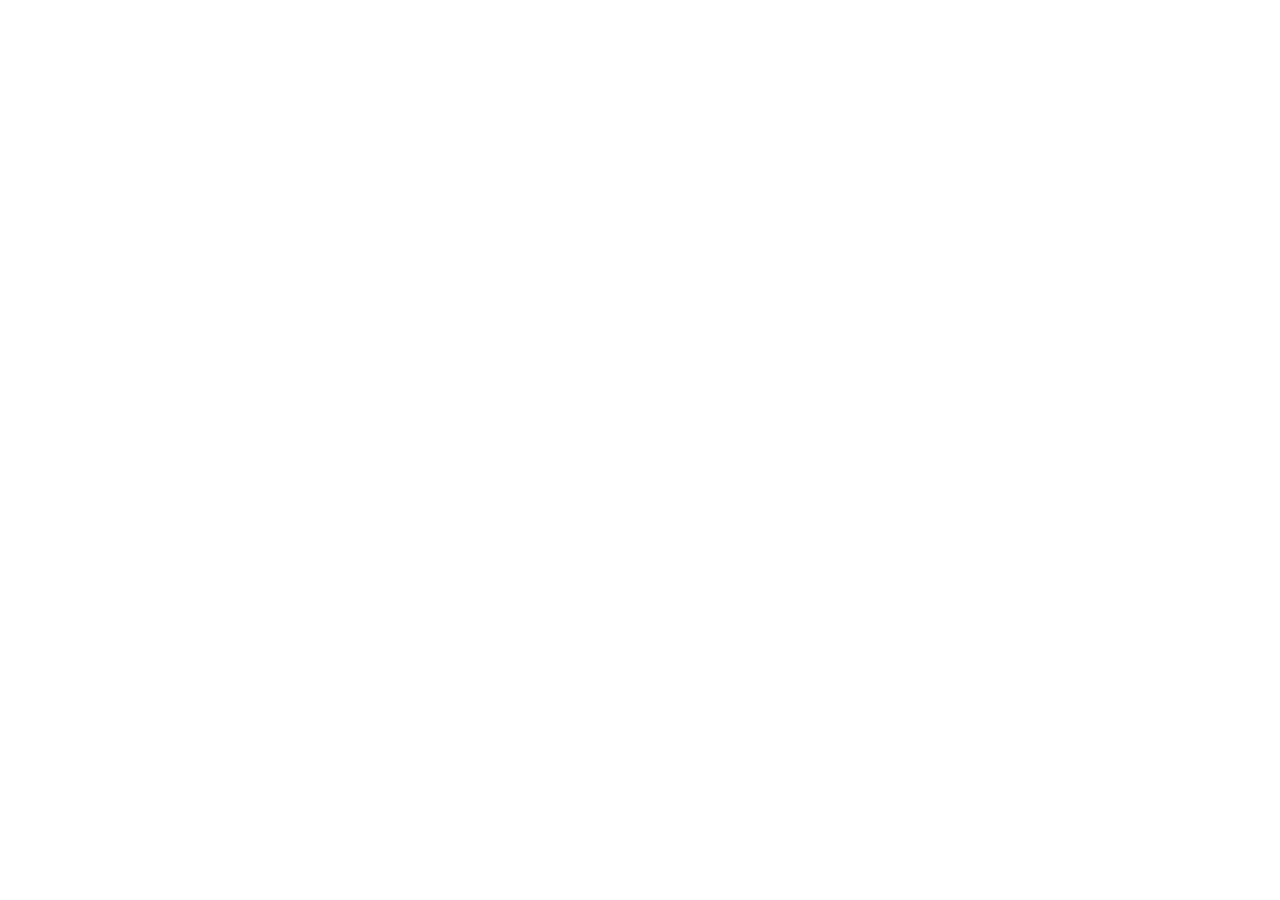
==== index.html @ 2eba8a68 "Add files via upload" ====
<!DOCTYPE html>
<html lang="en">
<head>
    <meta charset="UTF-8">
    <meta name="viewport" content="width=device-width, initial-scale=1.0">
    <title>Portfolio - Your Name</title>
    <script src="https://unpkg.com/react@18/umd/react.production.min.js"></script>
    <script src="https://unpkg.com/react-dom@18/umd/react-dom.production.min.js"></script>
    <script src="https://unpkg.com/@babel/standalone/babel.min.js"></script>
    <script src="https://cdn.tailwindcss.com"></script>
    <style>
        @import url('https://fonts.googleapis.com/css2?family=Inter:wght@300;400;500;600;700&display=swap');
        
        * {
            font-family: 'Inter', sans-serif;
        }
        
        .gradient-bg {
            background: linear-gradient(135deg, #667eea 0%, #764ba2 100%);
        }
        
        .glass-effect {
            background: rgba(255, 255, 255, 0.1);
            backdrop-filter: blur(10px);
            border: 1px solid rgba(255, 255, 255, 0.2);
        }
        
        .animate-fade-in {
            animation: fadeIn 0.6s ease-in;
        }
        
        @keyframes fadeIn {
            from { opacity: 0; transform: translateY(20px); }
            to { opacity: 1; transform: translateY(0); }
        }
        
        .hover-lift {
            transition: transform 0.3s ease, box-shadow 0.3s ease;
        }
        
        .hover-lift:hover {
            transform: translateY(-8px);
            box-shadow: 0 20px 40px rgba(0, 0, 0, 0.2);
        }
        
        .skill-bar {
            transition: width 1s ease-in-out;
        }
        
        html {
            scroll-behavior: smooth;
        }
    </style>
</head>
<body>
    <div id="root"></div>

    <script type="text/babel">
        const { useState, useEffect } = React;

        const Portfolio = () => {
            const [activeSection, setActiveSection] = useState('home');
            const [isMenuOpen, setIsMenuOpen] = useState(false);
            const [scrolled, setScrolled] = useState(false);

            useEffect(() => {
                const handleScroll = () => {
                    setScrolled(window.scrollY > 50);
                };
                window.addEventListener('scroll', handleScroll);
                return () => window.removeEventListener('scroll', handleScroll);
            }, []);

            const scrollToSection = (id) => {
                const element = document.getElementById(id);
                if (element) {
                    element.scrollIntoView({ behavior: 'smooth' });
                    setActiveSection(id);
                    setIsMenuOpen(false);
                }
            };

            const projects = [
                {
                    title: "E-Commerce Platform",
                    description: "Full-stack online shopping platform with payment integration",
                    tech: ["React", "Node.js", "MongoDB"],
                    color: "from-blue-500 to-cyan-500"
                },
                {
                    title: "Task Management App",
                    description: "Collaborative project management tool with real-time updates",
                    tech: ["Vue.js", "Firebase", "Tailwind"],
                    color: "from-purple-500 to-pink-500"
                },
                {
                    title: "AI Chatbot",
                    description: "Intelligent conversational AI with natural language processing",
                    tech: ["Python", "TensorFlow", "FastAPI"],
                    color: "from-green-500 to-teal-500"
                },
                {
                    title: "Weather Dashboard",
                    description: "Real-time weather tracking with beautiful visualizations",
                    tech: ["React", "Chart.js", "API Integration"],
                    color: "from-orange-500 to-red-500"
                }
            ];

            const skills = [
                { name: "JavaScript", level: 90 },
                { name: "React", level: 85 },
                { name: "Python", level: 80 },
                { name: "Node.js", level: 75 },
                { name: "CSS/Tailwind", level: 88 },
                { name: "SQL", level: 70 }
            ];

            return (
                <div className="min-h-screen bg-gray-50">
                    {/* Navigation */}
                    <nav className={`fixed w-full z-50 transition-all duration-300 ${scrolled ? 'bg-white shadow-lg' : 'bg-transparent'}`}>
                        <div className="max-w-6xl mx-auto px-4 py-4">
                            <div className="flex justify-between items-center">
                                <h1 className={`text-2xl font-bold ${scrolled ? 'text-gray-800' : 'text-white'}`}>
                                    Your Name
                                </h1>
                                
                                {/* Desktop Menu */}
                                <div className="hidden md:flex space-x-8">
                                    {['home', 'about', 'projects', 'skills', 'contact'].map((section) => (
                                        <button
                                            key={section}
                                            onClick={() => scrollToSection(section)}
                                            className={`capitalize font-medium transition-colors ${
                                                scrolled ? 'text-gray-700 hover:text-purple-600' : 'text-white hover:text-purple-300'
                                            }`}
                                        >
                                            {section}
                                        </button>
                                    ))}
                                </div>

                                {/* Mobile Menu Button */}
                                <button
                                    className="md:hidden text-white"
                                    onClick={() => setIsMenuOpen(!isMenuOpen)}
                                >
                                    <svg className="w-6 h-6" fill="none" stroke="currentColor" viewBox="0 0 24 24">
                                        <path strokeLinecap="round" strokeLinejoin="round" strokeWidth={2} d="M4 6h16M4 12h16M4 18h16" />
                                    </svg>
                                </button>
                            </div>

                            {/* Mobile Menu */}
                            {isMenuOpen && (
                                <div className="md:hidden mt-4 bg-white rounded-lg shadow-lg p-4">
                                    {['home', 'about', 'projects', 'skills', 'contact'].map((section) => (
                                        <button
                                            key={section}
                                            onClick={() => scrollToSection(section)}
                                            className="block w-full text-left py-2 px-4 capitalize text-gray-700 hover:bg-purple-50 rounded"
                                        >
                                            {section}
                                        </button>
                                    ))}
                                </div>
                            )}
                        </div>
                    </nav>

                    {/* Hero Section */}
                    <section id="home" className="gradient-bg min-h-screen flex items-center justify-center text-white px-4">
                        <div className="text-center animate-fade-in">
                            <div className="w-32 h-32 mx-auto mb-6 bg-white rounded-full flex items-center justify-center text-6xl shadow-2xl">
                                👨‍💻
                            </div>
                            <h2 className="text-5xl md:text-7xl font-bold mb-4">Hello, I'm Your Name</h2>
                            <p className="text-xl md:text-2xl mb-8 text-purple-100">Full Stack Developer & Creative Problem Solver</p>
                            <div className="flex flex-col sm:flex-row gap-4 justify-center">
                                <button
                                    onClick={() => scrollToSection('projects')}
                                    className="px-8 py-3 bg-white text-purple-600 rounded-full font-semibold hover:bg-purple-50 transition-all transform hover:scale-105"
                                >
                                    View My Work
                                </button>
                                <button
                                    onClick={() => scrollToSection('contact')}
                                    className="px-8 py-3 glass-effect rounded-full font-semibold hover:bg-white hover:bg-opacity-20 transition-all transform hover:scale-105"
                                >
                                    Get In Touch
                                </button>
                            </div>
                        </div>
                    </section>

                    {/* About Section */}
                    <section id="about" className="py-20 px-4 bg-white">
                        <div className="max-w-4xl mx-auto">
                            <h2 className="text-4xl font-bold text-center mb-12 text-gray-800">About Me</h2>
                            <div className="bg-gradient-to-r from-purple-50 to-pink-50 rounded-2xl p-8 shadow-lg">
                                <p className="text-lg text-gray-700 leading-relaxed mb-6">
                                    I'm a passionate developer with a love for creating elegant solutions to complex problems. 
                                    With expertise in modern web technologies, I build responsive and user-friendly applications 
                                    that make a difference.
                                </p>
                                <p className="text-lg text-gray-700 leading-relaxed">
                                    When I'm not coding, you can find me exploring new technologies, contributing to open-source 
                                    projects, or enjoying outdoor adventures. I believe in continuous learning and staying up-to-date 
                                    with the latest industry trends.
                                </p>
                            </div>
                        </div>
                    </section>

                    {/* Projects Section */}
                    <section id="projects" className="py-20 px-4 bg-gray-50">
                        <div className="max-w-6xl mx-auto">
                            <h2 className="text-4xl font-bold text-center mb-12 text-gray-800">Featured Projects</h2>
                            <div className="grid md:grid-cols-2 gap-8">
                                {projects.map((project, index) => (
                                    <div
                                        key={index}
                                        className="bg-white rounded-2xl overflow-hidden shadow-lg hover-lift"
                                    >
                                        <div className={`h-48 bg-gradient-to-r ${project.color} flex items-center justify-center text-white text-6xl`}>
                                            🚀
                                        </div>
                                        <div className="p-6">
                                            <h3 className="text-2xl font-bold mb-3 text-gray-800">{project.title}</h3>
                                            <p className="text-gray-600 mb-4">{project.description}</p>
                                            <div className="flex flex-wrap gap-2">
                                                {project.tech.map((tech, i) => (
                                                    <span
                                                        key={i}
                                                        className="px-3 py-1 bg-purple-100 text-purple-700 rounded-full text-sm font-medium"
                                                    >
                                                        {tech}
                                                    </span>
                                                ))}
                                            </div>
                                        </div>
                                    </div>
                                ))}
                            </div>
                        </div>
                    </section>

                    {/* Skills Section */}
                    <section id="skills" className="py-20 px-4 bg-white">
                        <div className="max-w-4xl mx-auto">
                            <h2 className="text-4xl font-bold text-center mb-12 text-gray-800">Skills & Expertise</h2>
                            <div className="space-y-6">
                                {skills.map((skill, index) => (
                                    <div key={index} className="animate-fade-in">
                                        <div className="flex justify-between mb-2">
                                            <span className="text-lg font-semibold text-gray-700">{skill.name}</span>
                                            <span className="text-lg font-semibold text-purple-600">{skill.level}%</span>
                                        </div>
                                        <div className="w-full bg-gray-200 rounded-full h-3 overflow-hidden">
                                            <div
                                                className="skill-bar h-full bg-gradient-to-r from-purple-500 to-pink-500 rounded-full"
                                                style={{ width: `${skill.level}%` }}
                                            ></div>
                                        </div>
                                    </div>
                                ))}
                            </div>
                        </div>
                    </section>

                    {/* Contact Section */}
                    <section id="contact" className="py-20 px-4 gradient-bg text-white">
                        <div className="max-w-4xl mx-auto text-center">
                            <h2 className="text-4xl font-bold mb-8">Let's Work Together</h2>
                            <p className="text-xl mb-12 text-purple-100">
                                Have a project in mind? I'd love to hear from you!
                            </p>
                            <div className="flex flex-col sm:flex-row gap-6 justify-center mb-12">
                                <a
                                    href="mailto:your.email@example.com"
                                    className="px-8 py-4 bg-white text-purple-600 rounded-full font-semibold hover:bg-purple-50 transition-all transform hover:scale-105 flex items-center justify-center gap-2"
                                >
                                    <span>📧</span>
                                    Email Me
                                </a>
                                <a
                                    href="https://linkedin.com/in/yourprofile"
                                    target="_blank"
                                    rel="noopener noreferrer"
                                    className="px-8 py-4 glass-effect rounded-full font-semibold hover:bg-white hover:bg-opacity-20 transition-all transform hover:scale-105 flex items-center justify-center gap-2"
                                >
                                    <span>💼</span>
                                    LinkedIn
                                </a>
                                <a
                                    href="https://github.com/yourusername"
                                    target="_blank"
                                    rel="noopener noreferrer"
                                    className="px-8 py-4 glass-effect rounded-full font-semibold hover:bg-white hover:bg-opacity-20 transition-all transform hover:scale-105 flex items-center justify-center gap-2"
                                >
                                    <span>💻</span>
                                    GitHub
                                </a>
                            </div>
                        </div>
                    </section>

                    {/* Footer */}
                    <footer className="bg-gray-900 text-white py-8 text-center">
                        <p className="text-gray-400">
                            © 2026 Your Name. Built with React & Tailwind CSS
                        </p>
                    </footer>
                </div>
            );
        };

        ReactDOM.render(<Portfolio />, document.getElementById('root'));
    </script>
</body>
</html>
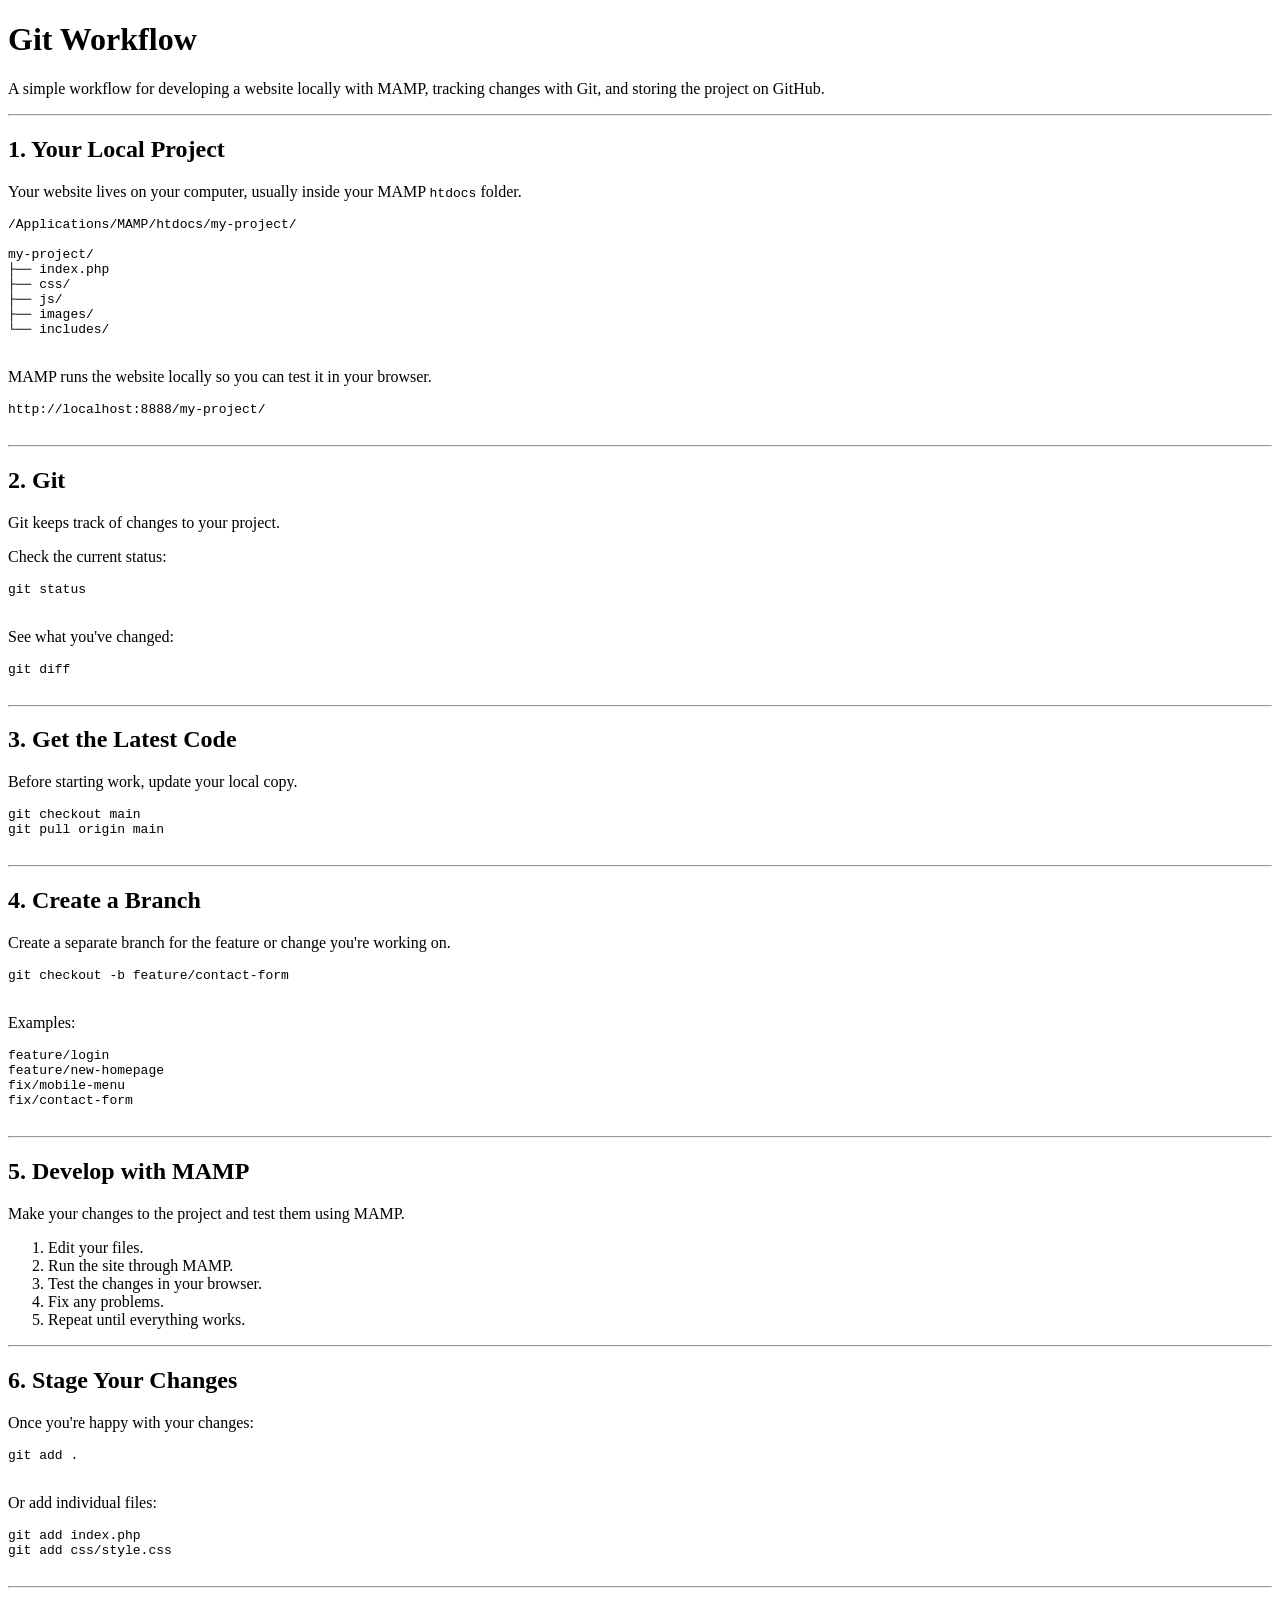
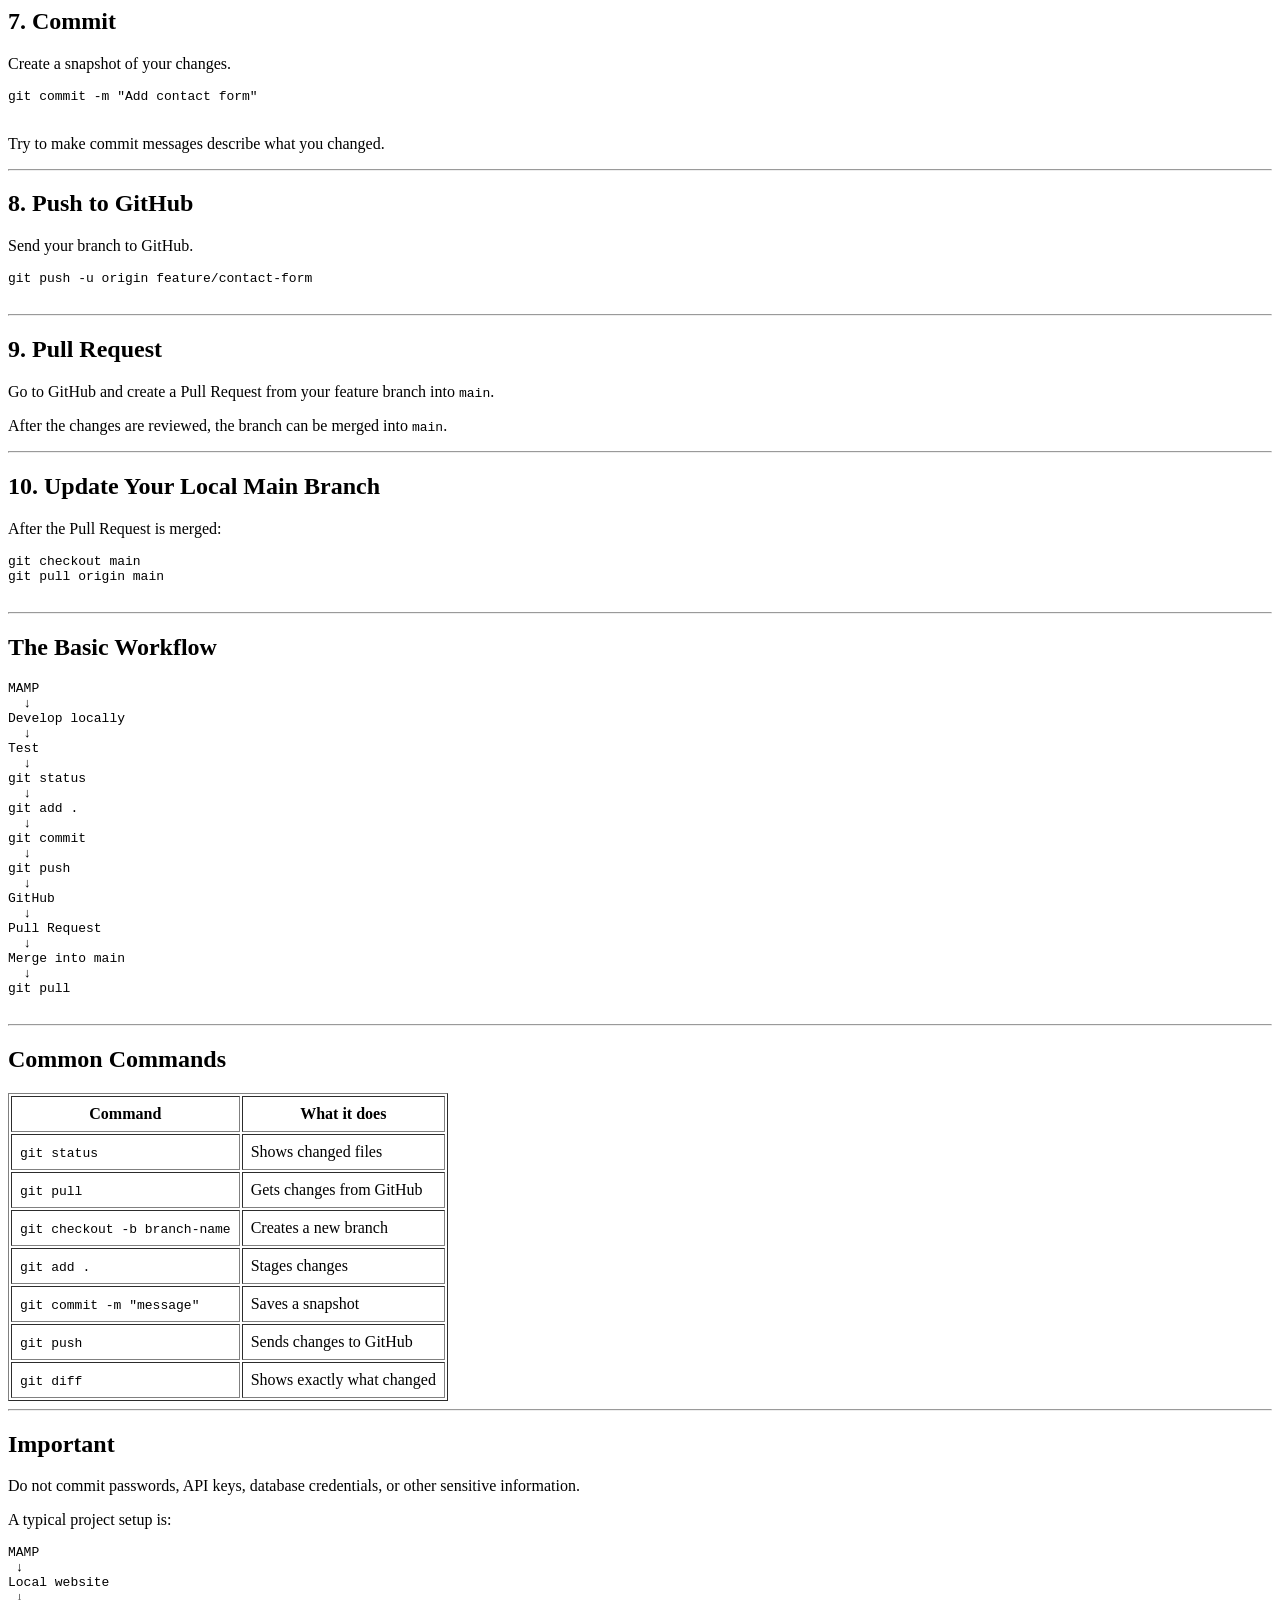
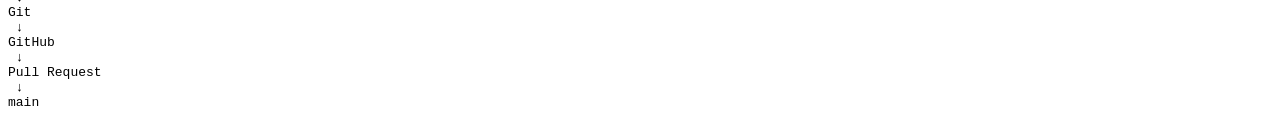
==== commit fd7036c8: "Revise index.html for Git workflow documentation Updated the portfolio page to focus on Git workflow" ====
--- a/index.html
+++ b/index.html
@@ -2,321 +2,292 @@
 <html lang="en">
 <head>
     <meta charset="UTF-8">
-    <meta name="viewport" content="width=device-width, initial-scale=1.0">
-    <title>Portfolio - Your Name</title>
-    <script src="https://unpkg.com/react@18/umd/react.production.min.js"></script>
-    <script src="https://unpkg.com/react-dom@18/umd/react-dom.production.min.js"></script>
-    <script src="https://unpkg.com/@babel/standalone/babel.min.js"></script>
-    <script src="https://cdn.tailwindcss.com"></script>
-    <style>
-        @import url('https://fonts.googleapis.com/css2?family=Inter:wght@300;400;500;600;700&display=swap');
-        
-        * {
-            font-family: 'Inter', sans-serif;
-        }
-        
-        .gradient-bg {
-            background: linear-gradient(135deg, #667eea 0%, #764ba2 100%);
-        }
-        
-        .glass-effect {
-            background: rgba(255, 255, 255, 0.1);
-            backdrop-filter: blur(10px);
-            border: 1px solid rgba(255, 255, 255, 0.2);
-        }
-        
-        .animate-fade-in {
-            animation: fadeIn 0.6s ease-in;
-        }
-        
-        @keyframes fadeIn {
-            from { opacity: 0; transform: translateY(20px); }
-            to { opacity: 1; transform: translateY(0); }
-        }
-        
-        .hover-lift {
-            transition: transform 0.3s ease, box-shadow 0.3s ease;
-        }
-        
-        .hover-lift:hover {
-            transform: translateY(-8px);
-            box-shadow: 0 20px 40px rgba(0, 0, 0, 0.2);
-        }
-        
-        .skill-bar {
-            transition: width 1s ease-in-out;
-        }
-        
-        html {
-            scroll-behavior: smooth;
-        }
-    </style>
+    <title>Git Workflow</title>
 </head>
+
 <body>
-    <div id="root"></div>
-
-    <script type="text/babel">
-        const { useState, useEffect } = React;
-
-        const Portfolio = () => {
-            const [activeSection, setActiveSection] = useState('home');
-            const [isMenuOpen, setIsMenuOpen] = useState(false);
-            const [scrolled, setScrolled] = useState(false);
-
-            useEffect(() => {
-                const handleScroll = () => {
-                    setScrolled(window.scrollY > 50);
-                };
-                window.addEventListener('scroll', handleScroll);
-                return () => window.removeEventListener('scroll', handleScroll);
-            }, []);
-
-            const scrollToSection = (id) => {
-                const element = document.getElementById(id);
-                if (element) {
-                    element.scrollIntoView({ behavior: 'smooth' });
-                    setActiveSection(id);
-                    setIsMenuOpen(false);
-                }
-            };
-
-            const projects = [
-                {
-                    title: "E-Commerce Platform",
-                    description: "Full-stack online shopping platform with payment integration",
-                    tech: ["React", "Node.js", "MongoDB"],
-                    color: "from-blue-500 to-cyan-500"
-                },
-                {
-                    title: "Task Management App",
-                    description: "Collaborative project management tool with real-time updates",
-                    tech: ["Vue.js", "Firebase", "Tailwind"],
-                    color: "from-purple-500 to-pink-500"
-                },
-                {
-                    title: "AI Chatbot",
-                    description: "Intelligent conversational AI with natural language processing",
-                    tech: ["Python", "TensorFlow", "FastAPI"],
-                    color: "from-green-500 to-teal-500"
-                },
-                {
-                    title: "Weather Dashboard",
-                    description: "Real-time weather tracking with beautiful visualizations",
-                    tech: ["React", "Chart.js", "API Integration"],
-                    color: "from-orange-500 to-red-500"
-                }
-            ];
-
-            const skills = [
-                { name: "JavaScript", level: 90 },
-                { name: "React", level: 85 },
-                { name: "Python", level: 80 },
-                { name: "Node.js", level: 75 },
-                { name: "CSS/Tailwind", level: 88 },
-                { name: "SQL", level: 70 }
-            ];
-
-            return (
-                <div className="min-h-screen bg-gray-50">
-                    {/* Navigation */}
-                    <nav className={`fixed w-full z-50 transition-all duration-300 ${scrolled ? 'bg-white shadow-lg' : 'bg-transparent'}`}>
-                        <div className="max-w-6xl mx-auto px-4 py-4">
-                            <div className="flex justify-between items-center">
-                                <h1 className={`text-2xl font-bold ${scrolled ? 'text-gray-800' : 'text-white'}`}>
-                                    Your Name
-                                </h1>
-                                
-                                {/* Desktop Menu */}
-                                <div className="hidden md:flex space-x-8">
-                                    {['home', 'about', 'projects', 'skills', 'contact'].map((section) => (
-                                        <button
-                                            key={section}
-                                            onClick={() => scrollToSection(section)}
-                                            className={`capitalize font-medium transition-colors ${
-                                                scrolled ? 'text-gray-700 hover:text-purple-600' : 'text-white hover:text-purple-300'
-                                            }`}
-                                        >
-                                            {section}
-                                        </button>
-                                    ))}
-                                </div>
-
-                                {/* Mobile Menu Button */}
-                                <button
-                                    className="md:hidden text-white"
-                                    onClick={() => setIsMenuOpen(!isMenuOpen)}
-                                >
-                                    <svg className="w-6 h-6" fill="none" stroke="currentColor" viewBox="0 0 24 24">
-                                        <path strokeLinecap="round" strokeLinejoin="round" strokeWidth={2} d="M4 6h16M4 12h16M4 18h16" />
-                                    </svg>
-                                </button>
-                            </div>
-
-                            {/* Mobile Menu */}
-                            {isMenuOpen && (
-                                <div className="md:hidden mt-4 bg-white rounded-lg shadow-lg p-4">
-                                    {['home', 'about', 'projects', 'skills', 'contact'].map((section) => (
-                                        <button
-                                            key={section}
-                                            onClick={() => scrollToSection(section)}
-                                            className="block w-full text-left py-2 px-4 capitalize text-gray-700 hover:bg-purple-50 rounded"
-                                        >
-                                            {section}
-                                        </button>
-                                    ))}
-                                </div>
-                            )}
-                        </div>
-                    </nav>
-
-                    {/* Hero Section */}
-                    <section id="home" className="gradient-bg min-h-screen flex items-center justify-center text-white px-4">
-                        <div className="text-center animate-fade-in">
-                            <div className="w-32 h-32 mx-auto mb-6 bg-white rounded-full flex items-center justify-center text-6xl shadow-2xl">
-                                👨‍💻
-                            </div>
-                            <h2 className="text-5xl md:text-7xl font-bold mb-4">Hello, I'm Your Name</h2>
-                            <p className="text-xl md:text-2xl mb-8 text-purple-100">Full Stack Developer & Creative Problem Solver</p>
-                            <div className="flex flex-col sm:flex-row gap-4 justify-center">
-                                <button
-                                    onClick={() => scrollToSection('projects')}
-                                    className="px-8 py-3 bg-white text-purple-600 rounded-full font-semibold hover:bg-purple-50 transition-all transform hover:scale-105"
-                                >
-                                    View My Work
-                                </button>
-                                <button
-                                    onClick={() => scrollToSection('contact')}
-                                    className="px-8 py-3 glass-effect rounded-full font-semibold hover:bg-white hover:bg-opacity-20 transition-all transform hover:scale-105"
-                                >
-                                    Get In Touch
-                                </button>
-                            </div>
-                        </div>
-                    </section>
-
-                    {/* About Section */}
-                    <section id="about" className="py-20 px-4 bg-white">
-                        <div className="max-w-4xl mx-auto">
-                            <h2 className="text-4xl font-bold text-center mb-12 text-gray-800">About Me</h2>
-                            <div className="bg-gradient-to-r from-purple-50 to-pink-50 rounded-2xl p-8 shadow-lg">
-                                <p className="text-lg text-gray-700 leading-relaxed mb-6">
-                                    I'm a passionate developer with a love for creating elegant solutions to complex problems. 
-                                    With expertise in modern web technologies, I build responsive and user-friendly applications 
-                                    that make a difference.
-                                </p>
-                                <p className="text-lg text-gray-700 leading-relaxed">
-                                    When I'm not coding, you can find me exploring new technologies, contributing to open-source 
-                                    projects, or enjoying outdoor adventures. I believe in continuous learning and staying up-to-date 
-                                    with the latest industry trends.
-                                </p>
-                            </div>
-                        </div>
-                    </section>
-
-                    {/* Projects Section */}
-                    <section id="projects" className="py-20 px-4 bg-gray-50">
-                        <div className="max-w-6xl mx-auto">
-                            <h2 className="text-4xl font-bold text-center mb-12 text-gray-800">Featured Projects</h2>
-                            <div className="grid md:grid-cols-2 gap-8">
-                                {projects.map((project, index) => (
-                                    <div
-                                        key={index}
-                                        className="bg-white rounded-2xl overflow-hidden shadow-lg hover-lift"
-                                    >
-                                        <div className={`h-48 bg-gradient-to-r ${project.color} flex items-center justify-center text-white text-6xl`}>
-                                            🚀
-                                        </div>
-                                        <div className="p-6">
-                                            <h3 className="text-2xl font-bold mb-3 text-gray-800">{project.title}</h3>
-                                            <p className="text-gray-600 mb-4">{project.description}</p>
-                                            <div className="flex flex-wrap gap-2">
-                                                {project.tech.map((tech, i) => (
-                                                    <span
-                                                        key={i}
-                                                        className="px-3 py-1 bg-purple-100 text-purple-700 rounded-full text-sm font-medium"
-                                                    >
-                                                        {tech}
-                                                    </span>
-                                                ))}
-                                            </div>
-                                        </div>
-                                    </div>
-                                ))}
-                            </div>
-                        </div>
-                    </section>
-
-                    {/* Skills Section */}
-                    <section id="skills" className="py-20 px-4 bg-white">
-                        <div className="max-w-4xl mx-auto">
-                            <h2 className="text-4xl font-bold text-center mb-12 text-gray-800">Skills & Expertise</h2>
-                            <div className="space-y-6">
-                                {skills.map((skill, index) => (
-                                    <div key={index} className="animate-fade-in">
-                                        <div className="flex justify-between mb-2">
-                                            <span className="text-lg font-semibold text-gray-700">{skill.name}</span>
-                                            <span className="text-lg font-semibold text-purple-600">{skill.level}%</span>
-                                        </div>
-                                        <div className="w-full bg-gray-200 rounded-full h-3 overflow-hidden">
-                                            <div
-                                                className="skill-bar h-full bg-gradient-to-r from-purple-500 to-pink-500 rounded-full"
-                                                style={{ width: `${skill.level}%` }}
-                                            ></div>
-                                        </div>
-                                    </div>
-                                ))}
-                            </div>
-                        </div>
-                    </section>
-
-                    {/* Contact Section */}
-                    <section id="contact" className="py-20 px-4 gradient-bg text-white">
-                        <div className="max-w-4xl mx-auto text-center">
-                            <h2 className="text-4xl font-bold mb-8">Let's Work Together</h2>
-                            <p className="text-xl mb-12 text-purple-100">
-                                Have a project in mind? I'd love to hear from you!
-                            </p>
-                            <div className="flex flex-col sm:flex-row gap-6 justify-center mb-12">
-                                <a
-                                    href="mailto:your.email@example.com"
-                                    className="px-8 py-4 bg-white text-purple-600 rounded-full font-semibold hover:bg-purple-50 transition-all transform hover:scale-105 flex items-center justify-center gap-2"
-                                >
-                                    <span>📧</span>
-                                    Email Me
-                                </a>
-                                <a
-                                    href="https://linkedin.com/in/yourprofile"
-                                    target="_blank"
-                                    rel="noopener noreferrer"
-                                    className="px-8 py-4 glass-effect rounded-full font-semibold hover:bg-white hover:bg-opacity-20 transition-all transform hover:scale-105 flex items-center justify-center gap-2"
-                                >
-                                    <span>💼</span>
-                                    LinkedIn
-                                </a>
-                                <a
-                                    href="https://github.com/yourusername"
-                                    target="_blank"
-                                    rel="noopener noreferrer"
-                                    className="px-8 py-4 glass-effect rounded-full font-semibold hover:bg-white hover:bg-opacity-20 transition-all transform hover:scale-105 flex items-center justify-center gap-2"
-                                >
-                                    <span>💻</span>
-                                    GitHub
-                                </a>
-                            </div>
-                        </div>
-                    </section>
-
-                    {/* Footer */}
-                    <footer className="bg-gray-900 text-white py-8 text-center">
-                        <p className="text-gray-400">
-                            © 2026 Your Name. Built with React & Tailwind CSS
-                        </p>
-                    </footer>
-                </div>
-            );
-        };
-
-        ReactDOM.render(<Portfolio />, document.getElementById('root'));
-    </script>
+
+    <h1>Git Workflow</h1>
+
+    <p>
+        A simple workflow for developing a website locally with MAMP,
+        tracking changes with Git, and storing the project on GitHub.
+    </p>
+
+    <hr>
+
+    <h2>1. Your Local Project</h2>
+
+    <p>
+        Your website lives on your computer, usually inside your MAMP
+        <code>htdocs</code> folder.
+    </p>
+
+    <pre>
+/Applications/MAMP/htdocs/my-project/
+
+my-project/
+├── index.php
+├── css/
+├── js/
+├── images/
+└── includes/
+    </pre>
+
+    <p>
+        MAMP runs the website locally so you can test it in your browser.
+    </p>
+
+    <pre>
+http://localhost:8888/my-project/
+    </pre>
+
+    <hr>
+
+    <h2>2. Git</h2>
+
+    <p>
+        Git keeps track of changes to your project.
+    </p>
+
+    <p>Check the current status:</p>
+
+    <pre>
+git status
+    </pre>
+
+    <p>See what you've changed:</p>
+
+    <pre>
+git diff
+    </pre>
+
+    <hr>
+
+    <h2>3. Get the Latest Code</h2>
+
+    <p>
+        Before starting work, update your local copy.
+    </p>
+
+    <pre>
+git checkout main
+git pull origin main
+    </pre>
+
+    <hr>
+
+    <h2>4. Create a Branch</h2>
+
+    <p>
+        Create a separate branch for the feature or change you're working on.
+    </p>
+
+    <pre>
+git checkout -b feature/contact-form
+    </pre>
+
+    <p>Examples:</p>
+
+    <pre>
+feature/login
+feature/new-homepage
+fix/mobile-menu
+fix/contact-form
+    </pre>
+
+    <hr>
+
+    <h2>5. Develop with MAMP</h2>
+
+    <p>
+        Make your changes to the project and test them using MAMP.
+    </p>
+
+    <ol>
+        <li>Edit your files.</li>
+        <li>Run the site through MAMP.</li>
+        <li>Test the changes in your browser.</li>
+        <li>Fix any problems.</li>
+        <li>Repeat until everything works.</li>
+    </ol>
+
+    <hr>
+
+    <h2>6. Stage Your Changes</h2>
+
+    <p>
+        Once you're happy with your changes:
+    </p>
+
+    <pre>
+git add .
+    </pre>
+
+    <p>
+        Or add individual files:
+    </p>
+
+    <pre>
+git add index.php
+git add css/style.css
+    </pre>
+
+    <hr>
+
+    <h2>7. Commit</h2>
+
+    <p>
+        Create a snapshot of your changes.
+    </p>
+
+    <pre>
+git commit -m "Add contact form"
+    </pre>
+
+    <p>
+        Try to make commit messages describe what you changed.
+    </p>
+
+    <hr>
+
+    <h2>8. Push to GitHub</h2>
+
+    <p>
+        Send your branch to GitHub.
+    </p>
+
+    <pre>
+git push -u origin feature/contact-form
+    </pre>
+
+    <hr>
+
+    <h2>9. Pull Request</h2>
+
+    <p>
+        Go to GitHub and create a Pull Request from your feature branch
+        into <code>main</code>.
+    </p>
+
+    <p>
+        After the changes are reviewed, the branch can be merged into
+        <code>main</code>.
+    </p>
+
+    <hr>
+
+    <h2>10. Update Your Local Main Branch</h2>
+
+    <p>
+        After the Pull Request is merged:
+    </p>
+
+    <pre>
+git checkout main
+git pull origin main
+    </pre>
+
+    <hr>
+
+    <h2>The Basic Workflow</h2>
+
+    <pre>
+MAMP
+  ↓
+Develop locally
+  ↓
+Test
+  ↓
+git status
+  ↓
+git add .
+  ↓
+git commit
+  ↓
+git push
+  ↓
+GitHub
+  ↓
+Pull Request
+  ↓
+Merge into main
+  ↓
+git pull
+    </pre>
+
+    <hr>
+
+    <h2>Common Commands</h2>
+
+    <table border="1" cellpadding="8">
+        <tr>
+            <th>Command</th>
+            <th>What it does</th>
+        </tr>
+
+        <tr>
+            <td><code>git status</code></td>
+            <td>Shows changed files</td>
+        </tr>
+
+        <tr>
+            <td><code>git pull</code></td>
+            <td>Gets changes from GitHub</td>
+        </tr>
+
+        <tr>
+            <td><code>git checkout -b branch-name</code></td>
+            <td>Creates a new branch</td>
+        </tr>
+
+        <tr>
+            <td><code>git add .</code></td>
+            <td>Stages changes</td>
+        </tr>
+
+        <tr>
+            <td><code>git commit -m "message"</code></td>
+            <td>Saves a snapshot</td>
+        </tr>
+
+        <tr>
+            <td><code>git push</code></td>
+            <td>Sends changes to GitHub</td>
+        </tr>
+
+        <tr>
+            <td><code>git diff</code></td>
+            <td>Shows exactly what changed</td>
+        </tr>
+    </table>
+
+    <hr>
+
+    <h2>Important</h2>
+
+    <p>
+        Do not commit passwords, API keys, database credentials, or other
+        sensitive information.
+    </p>
+
+    <p>
+        A typical project setup is:
+    </p>
+
+    <pre>
+MAMP
+ ↓
+Local website
+ ↓
+Git
+ ↓
+GitHub
+ ↓
+Pull Request
+ ↓
+main
+    </pre>
+
 </body>
-</html>+</html>
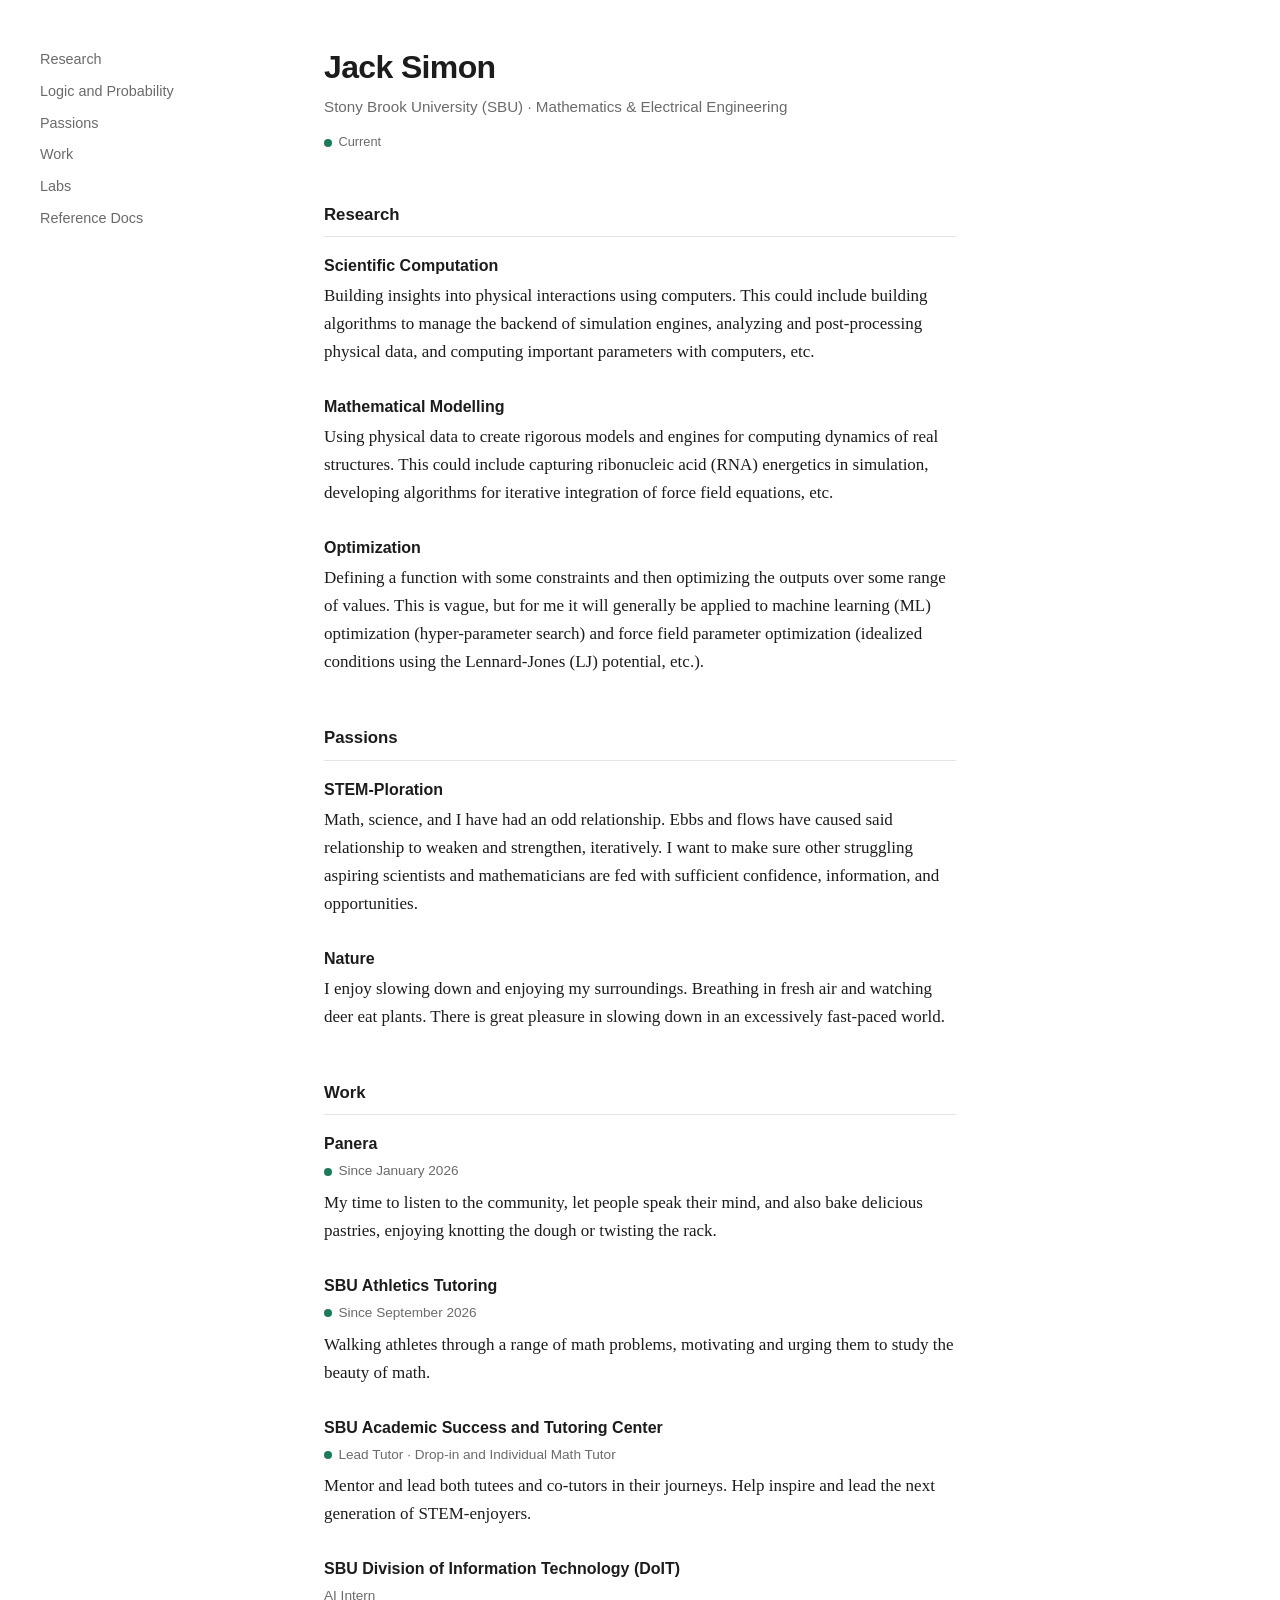
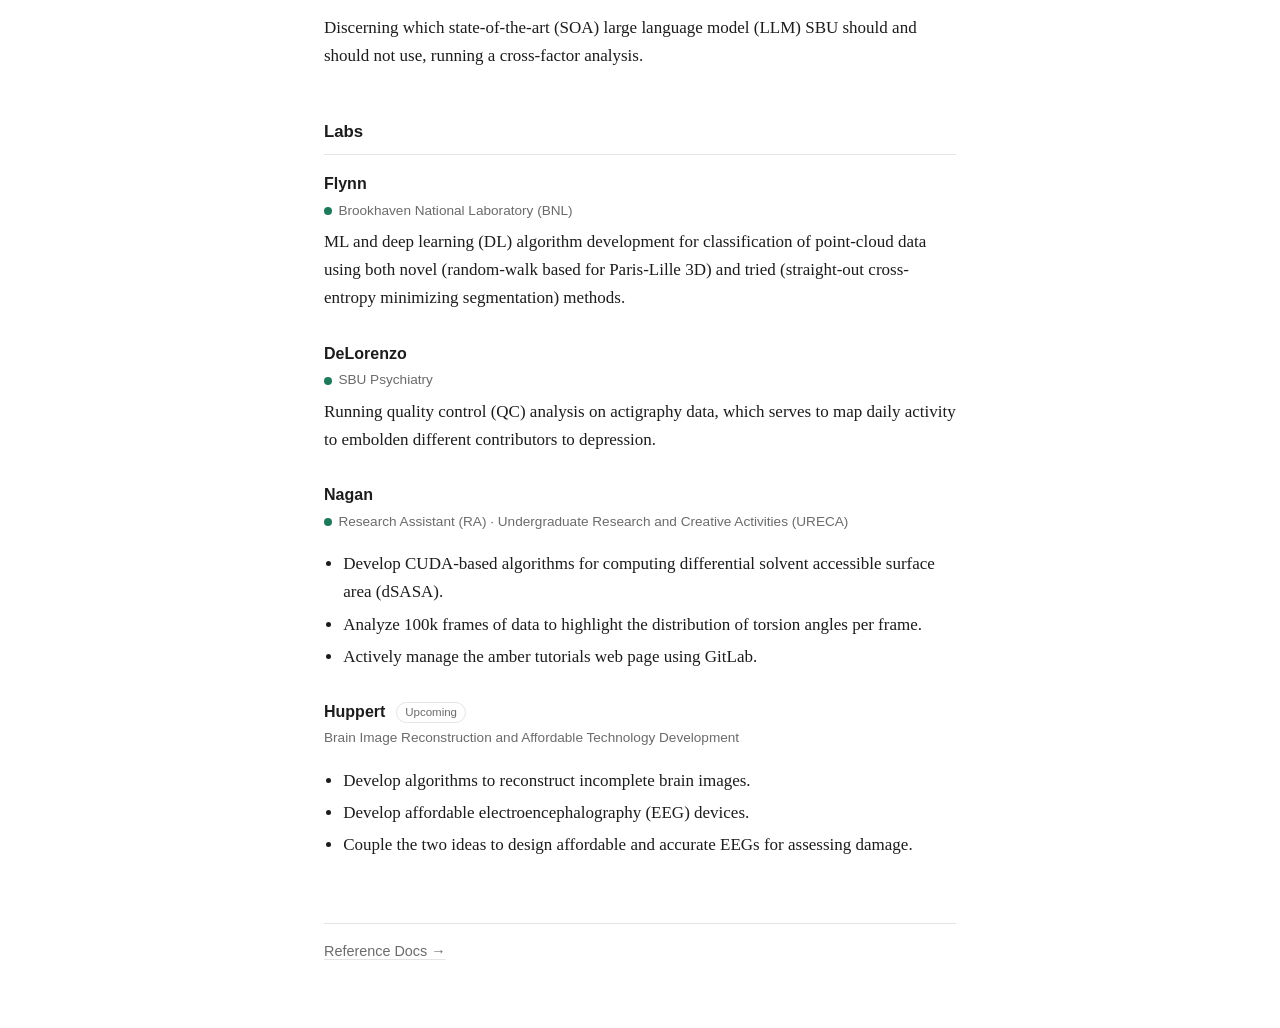
==== commit adbbbbfe: "completely redid my website. forgot to add, commit and push. decided to put expo content embedded fo" ====
--- a/index.html
+++ b/index.html
@@ -1,293 +1,121 @@
 <!DOCTYPE html>
 <html lang="en">
 <head>
-    <meta charset="UTF-8">
-    <title>Git Workflow</title>
+<meta charset="UTF-8">
+<meta name="viewport" content="width=device-width, initial-scale=1">
+<title>Jack Simon</title>
+<link rel="stylesheet" href="style.css">
 </head>
-
 <body>
 
-    <h1>Git Workflow</h1>
+<nav class="side"><a href="#research">Research</a><a href="prob.html">Logic and Probability</a><a href="#passions">Passions</a><a href="#work">Work</a><a href="#labs">Labs</a><a href="ref.html">Reference Docs</a></nav>
 
-    <p>
-        A simple workflow for developing a website locally with MAMP,
-        tracking changes with Git, and storing the project on GitHub.
-    </p>
+<header>
+  <h1>Jack Simon</h1>
+  <p class="tag">Stony Brook University (SBU) &middot; Mathematics &amp; Electrical Engineering</p>
+  <p class="legend"><span class="dot" title="Current"></span>Current</p>
+</header>
 
-    <hr>
+<main>
 
-    <h2>1. Your Local Project</h2>
+<section id="research">
+  <h2>Research</h2>
 
-    <p>
-        Your website lives on your computer, usually inside your MAMP
-        <code>htdocs</code> folder.
-    </p>
+  <div class="item">
+    <h3>Scientific Computation</h3>
+    <p>Building insights into physical interactions using computers. This could include building algorithms to manage the backend of simulation engines, analyzing and post-processing physical data, and computing important parameters with computers, etc.</p>
+  </div>
 
-    <pre>
-/Applications/MAMP/htdocs/my-project/
+  <div class="item">
+    <h3>Mathematical Modelling</h3>
+    <p>Using physical data to create rigorous models and engines for computing dynamics of real structures. This could include capturing ribonucleic acid (RNA) energetics in simulation, developing algorithms for iterative integration of force field equations, etc.</p>
+  </div>
 
-my-project/
-├── index.php
-├── css/
-├── js/
-├── images/
-└── includes/
-    </pre>
+  <div class="item">
+    <h3>Optimization</h3>
+    <p>Defining a function with some constraints and then optimizing the outputs over some range of values. This is vague, but for me it will generally be applied to machine learning (ML) optimization (hyper-parameter search) and force field parameter optimization (idealized conditions using the Lennard-Jones (LJ) potential, etc.).</p>
+  </div>
+</section>
 
-    <p>
-        MAMP runs the website locally so you can test it in your browser.
-    </p>
+<section id="passions">
+  <h2>Passions</h2>
+  <div class="item">
+    <h3>STEM-Ploration</h3>
+    <p>Math, science, and I have had an odd relationship. Ebbs and flows have caused said relationship to weaken and strengthen, iteratively. I want to make sure other struggling aspiring scientists and mathematicians are fed with sufficient confidence, information, and opportunities.</p>
+  </div>
+  <div class="item">
+    <h3>Nature</h3>
+    <p>I enjoy slowing down and enjoying my surroundings. Breathing in fresh air and watching deer eat plants. There is great pleasure in slowing down in an excessively fast-paced world.</p>
+  </div>
+</section>
 
-    <pre>
-http://localhost:8888/my-project/
-    </pre>
+<section id="work">
+  <h2>Work</h2>
 
-    <hr>
+  <div class="item">
+    <h3>Panera</h3>
+    <div class="meta"><span class="dot" title="Current"></span>Since January 2026</div>
+    <p>My time to listen to the community, let people speak their mind, and also bake delicious pastries, enjoying knotting the dough or twisting the rack.</p>
+  </div>
 
-    <h2>2. Git</h2>
+  <div class="item">
+    <h3>SBU Athletics Tutoring</h3>
+    <div class="meta"><span class="dot" title="Current"></span>Since September 2026</div>
+    <p>Walking athletes through a range of math problems, motivating and urging them to study the beauty of math.</p>
+  </div>
 
-    <p>
-        Git keeps track of changes to your project.
-    </p>
+  <div class="item">
+    <h3>SBU Academic Success and Tutoring Center</h3>
+    <div class="meta"><span class="dot" title="Current"></span>Lead Tutor &middot; Drop-in and Individual Math Tutor</div>
+    <p>Mentor and lead both tutees and co-tutors in their journeys. Help inspire and lead the next generation of STEM-enjoyers.</p>
+  </div>
 
-    <p>Check the current status:</p>
+  <div class="item">
+    <h3>SBU Division of Information Technology (DoIT)</h3>
+    <div class="meta">AI Intern</div>
+    <p>Discerning which state-of-the-art (SOA) large language model (LLM) SBU should and should not use, running a cross-factor analysis.</p>
+  </div>
+</section>
 
-    <pre>
-git status
-    </pre>
+<section id="labs">
+  <h2>Labs</h2>
 
-    <p>See what you've changed:</p>
+  <div class="item">
+    <h3>Flynn</h3>
+    <div class="meta"><span class="dot" title="Current"></span>Brookhaven National Laboratory (BNL)</div>
+    <p>ML and deep learning (DL) algorithm development for classification of point-cloud data using both novel (random-walk based for Paris-Lille 3D) and tried (straight-out cross-entropy minimizing segmentation) methods.</p>
+  </div>
 
-    <pre>
-git diff
-    </pre>
+  <div class="item">
+    <h3>DeLorenzo</h3>
+    <div class="meta"><span class="dot" title="Current"></span>SBU Psychiatry</div>
+    <p>Running quality control (QC) analysis on actigraphy data, which serves to map daily activity to embolden different contributors to depression.</p>
+  </div>
 
-    <hr>
+  <div class="item">
+    <h3>Nagan</h3>
+    <div class="meta"><span class="dot" title="Current"></span>Research Assistant (RA) &middot; Undergraduate Research and Creative Activities (URECA)</div>
+    <ul>
+      <li>Develop CUDA-based algorithms for computing differential solvent accessible surface area (dSASA).</li>
+      <li>Analyze 100k frames of data to highlight the distribution of torsion angles per frame.</li>
+      <li>Actively manage the amber tutorials web page using GitLab.</li>
+    </ul>
+  </div>
 
-    <h2>3. Get the Latest Code</h2>
+  <div class="item">
+    <h3>Huppert <span class="pill">Upcoming</span></h3>
+    <div class="meta">Brain Image Reconstruction and Affordable Technology Development</div>
+    <ul>
+      <li>Develop algorithms to reconstruct incomplete brain images.</li>
+      <li>Develop affordable electroencephalography (EEG) devices.</li>
+      <li>Couple the two ideas to design affordable and accurate EEGs for assessing damage.</li>
+    </ul>
+  </div>
+</section>
 
-    <p>
-        Before starting work, update your local copy.
-    </p>
+</main>
 
-    <pre>
-git checkout main
-git pull origin main
-    </pre>
-
-    <hr>
-
-    <h2>4. Create a Branch</h2>
-
-    <p>
-        Create a separate branch for the feature or change you're working on.
-    </p>
-
-    <pre>
-git checkout -b feature/contact-form
-    </pre>
-
-    <p>Examples:</p>
-
-    <pre>
-feature/login
-feature/new-homepage
-fix/mobile-menu
-fix/contact-form
-    </pre>
-
-    <hr>
-
-    <h2>5. Develop with MAMP</h2>
-
-    <p>
-        Make your changes to the project and test them using MAMP.
-    </p>
-
-    <ol>
-        <li>Edit your files.</li>
-        <li>Run the site through MAMP.</li>
-        <li>Test the changes in your browser.</li>
-        <li>Fix any problems.</li>
-        <li>Repeat until everything works.</li>
-    </ol>
-
-    <hr>
-
-    <h2>6. Stage Your Changes</h2>
-
-    <p>
-        Once you're happy with your changes:
-    </p>
-
-    <pre>
-git add .
-    </pre>
-
-    <p>
-        Or add individual files:
-    </p>
-
-    <pre>
-git add index.php
-git add css/style.css
-    </pre>
-
-    <hr>
-
-    <h2>7. Commit</h2>
-
-    <p>
-        Create a snapshot of your changes.
-    </p>
-
-    <pre>
-git commit -m "Add contact form"
-    </pre>
-
-    <p>
-        Try to make commit messages describe what you changed.
-    </p>
-
-    <hr>
-
-    <h2>8. Push to GitHub</h2>
-
-    <p>
-        Send your branch to GitHub.
-    </p>
-
-    <pre>
-git push -u origin feature/contact-form
-    </pre>
-
-    <hr>
-
-    <h2>9. Pull Request</h2>
-
-    <p>
-        Go to GitHub and create a Pull Request from your feature branch
-        into <code>main</code>.
-    </p>
-
-    <p>
-        After the changes are reviewed, the branch can be merged into
-        <code>main</code>.
-    </p>
-
-    <hr>
-
-    <h2>10. Update Your Local Main Branch</h2>
-
-    <p>
-        After the Pull Request is merged:
-    </p>
-
-    <pre>
-git checkout main
-git pull origin main
-    </pre>
-
-    <hr>
-
-    <h2>The Basic Workflow</h2>
-
-    <pre>
-MAMP
-  ↓
-Develop locally
-  ↓
-Test
-  ↓
-git status
-  ↓
-git add .
-  ↓
-git commit
-  ↓
-git push
-  ↓
-GitHub
-  ↓
-Pull Request
-  ↓
-Merge into main
-  ↓
-git pull
-    </pre>
-
-    <hr>
-
-    <h2>Common Commands</h2>
-
-    <table border="1" cellpadding="8">
-        <tr>
-            <th>Command</th>
-            <th>What it does</th>
-        </tr>
-
-        <tr>
-            <td><code>git status</code></td>
-            <td>Shows changed files</td>
-        </tr>
-
-        <tr>
-            <td><code>git pull</code></td>
-            <td>Gets changes from GitHub</td>
-        </tr>
-
-        <tr>
-            <td><code>git checkout -b branch-name</code></td>
-            <td>Creates a new branch</td>
-        </tr>
-
-        <tr>
-            <td><code>git add .</code></td>
-            <td>Stages changes</td>
-        </tr>
-
-        <tr>
-            <td><code>git commit -m "message"</code></td>
-            <td>Saves a snapshot</td>
-        </tr>
-
-        <tr>
-            <td><code>git push</code></td>
-            <td>Sends changes to GitHub</td>
-        </tr>
-
-        <tr>
-            <td><code>git diff</code></td>
-            <td>Shows exactly what changed</td>
-        </tr>
-    </table>
-
-    <hr>
-
-    <h2>Important</h2>
-
-    <p>
-        Do not commit passwords, API keys, database credentials, or other
-        sensitive information.
-    </p>
-
-    <p>
-        A typical project setup is:
-    </p>
-
-    <pre>
-MAMP
- ↓
-Local website
- ↓
-Git
- ↓
-GitHub
- ↓
-Pull Request
- ↓
-main
-    </pre>
+<footer><a href="ref.html">Reference Docs &rarr;</a></footer>
 
 </body>
-</html>
+</html>
--- a/style.css
+++ b/style.css
@@ -0,0 +1,137 @@
+:root {
+  --bg: #ffffff;
+  --ink: #1c1c1c;
+  --muted: #6b6b6b;
+  --line: #e4e4e4;
+  --accent: #1f7a5c;
+  --code: #f5f5f4;
+}
+@media (prefers-color-scheme: dark) {
+  :root {
+    --bg: #161616;
+    --ink: #eaeaea;
+    --muted: #9a9a9a;
+    --line: #2c2c2c;
+    --accent: #4fc39a;
+    --code: #202020;
+  }
+}
+
+* { box-sizing: border-box; }
+
+html { scroll-behavior: smooth; }
+@media (prefers-reduced-motion: reduce) { html { scroll-behavior: auto; } }
+
+body {
+  margin: 0 auto;
+  max-width: 42rem;
+  padding: 3rem 1.25rem 4rem;
+  background: var(--bg);
+  color: var(--ink);
+  font-family: Georgia, "Times New Roman", serif;
+  font-size: 1.0625rem;
+  line-height: 1.65;
+}
+
+a { color: inherit; text-underline-offset: 3px; text-decoration-color: var(--line); }
+a:hover { text-decoration-color: currentColor; }
+a:focus-visible { outline: 2px solid var(--accent); outline-offset: 3px; }
+
+h1, h2, h3, nav, .tag, .legend, .meta, .pill, footer, th {
+  font-family: -apple-system, BlinkMacSystemFont, "Segoe UI", Helvetica, Arial, sans-serif;
+}
+
+h1 { font-size: 2rem; font-weight: 600; letter-spacing: -0.02em; line-height: 1.2; margin: 0 0 .5rem; }
+h2 { font-size: 1.05rem; font-weight: 600; margin: 3rem 0 1rem; padding-bottom: .5rem; border-bottom: 1px solid var(--line); }
+h3 { font-size: 1rem; font-weight: 600; margin: 0 0 .15rem; }
+
+p { margin: 0 0 1rem; }
+
+.tag { color: var(--muted); font-size: .95rem; margin: 0; }
+.legend { color: var(--muted); font-size: .8rem; margin: .75rem 0 0; }
+
+.dot {
+  display: inline-block;
+  width: .5rem; height: .5rem;
+  margin-right: .4rem;
+  border-radius: 50%;
+  background: var(--accent);
+  vertical-align: middle;
+}
+
+.item { margin-bottom: 1.75rem; }
+.item p, .item ul { margin-bottom: 0; }
+.item ul { padding-left: 1.2rem; }
+.item li { margin-bottom: .25rem; }
+
+.meta { color: var(--muted); font-size: .85rem; margin-bottom: .4rem; }
+
+.pill {
+  display: inline-block;
+  margin-left: .4rem;
+  padding: 0 .5rem;
+  border: 1px solid var(--line);
+  border-radius: 999px;
+  color: var(--muted);
+  font-size: .72rem;
+  font-weight: 500;
+  vertical-align: middle;
+}
+
+/* Navigation */
+nav.side {
+  display: flex;
+  flex-wrap: wrap;
+  gap: 1.25rem;
+  margin-bottom: 3rem;
+  font-size: .9rem;
+}
+nav.side a { color: var(--muted); text-decoration: none; }
+nav.side a:hover { color: var(--ink); }
+
+@media (min-width: 62rem) {
+  nav.side {
+    position: fixed;
+    top: 3rem;
+    left: 2.5rem;
+    flex-direction: column;
+    gap: .5rem;
+    margin: 0;
+  }
+}
+
+footer { margin-top: 4rem; padding-top: 1rem; border-top: 1px solid var(--line); font-size: .9rem; color: var(--muted); }
+
+/* Reference docs */
+a.doc {
+  display: block;
+  margin-bottom: 1.25rem;
+  padding: 0 0 1.25rem;
+  border-bottom: 1px solid var(--line);
+  text-decoration: none;
+}
+a.doc h3 { text-decoration: underline; text-decoration-color: var(--line); text-underline-offset: 3px; }
+a.doc:hover h3 { text-decoration-color: currentColor; }
+a.doc p { margin: 0; color: var(--muted); }
+
+/* Tutorial pages (git-workflow.html) */
+hr { border: 0; border-top: 1px solid var(--line); margin: 2rem 0; }
+body > h1 + p { color: var(--muted); }
+body > h2 { border: 0; margin-top: 0; padding: 0; }
+
+code, pre { font-family: ui-monospace, SFMono-Regular, Menlo, Consolas, monospace; font-size: .875rem; }
+code { padding: .1rem .3rem; background: var(--code); border-radius: 3px; }
+pre {
+  margin: 0 0 1rem;
+  padding: .85rem 1rem;
+  background: var(--code);
+  border-radius: 4px;
+  overflow-x: auto;
+  line-height: 1.5;
+}
+
+table { width: 100%; border-collapse: collapse; font-size: .95rem; }
+table, th, td { border: 0; }
+th, td { padding: .6rem .5rem; text-align: left; border-bottom: 1px solid var(--line); }
+th { font-weight: 600; font-size: .85rem; color: var(--muted); }
+td code { background: none; padding: 0; }
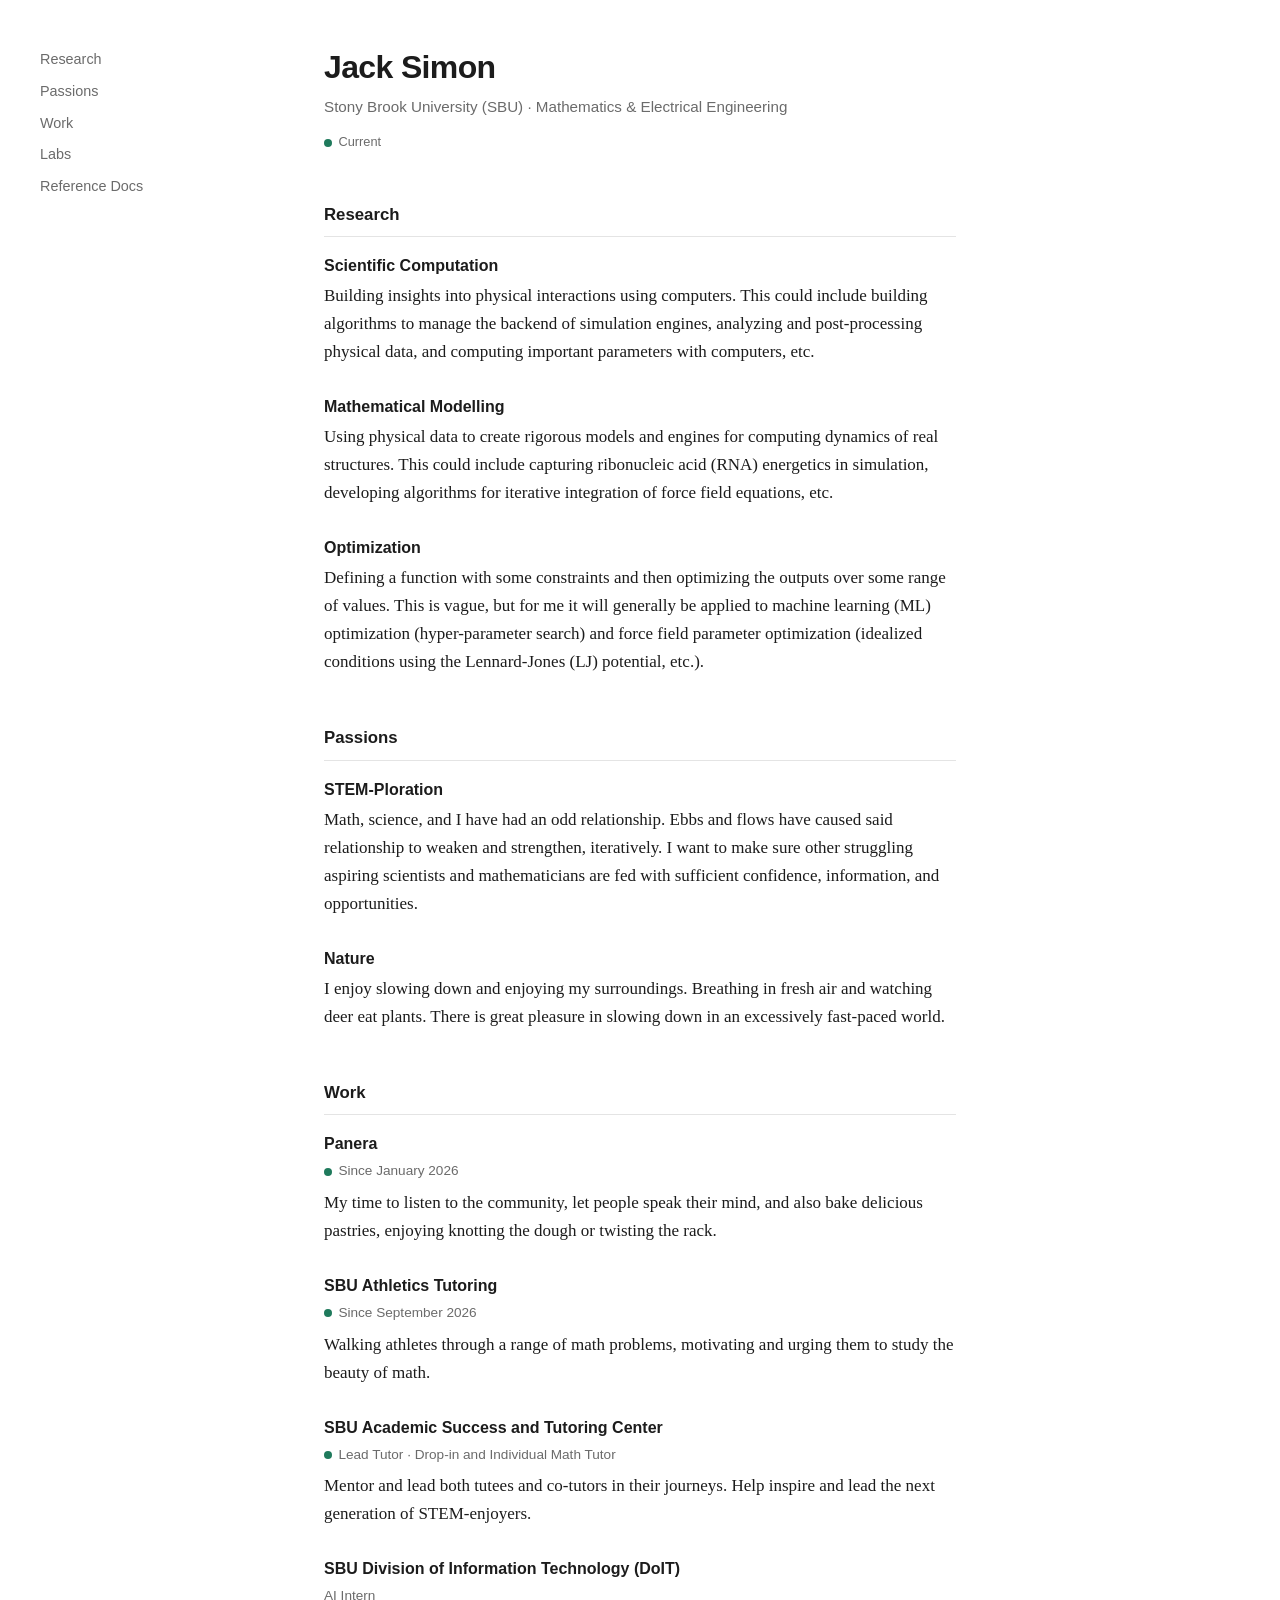
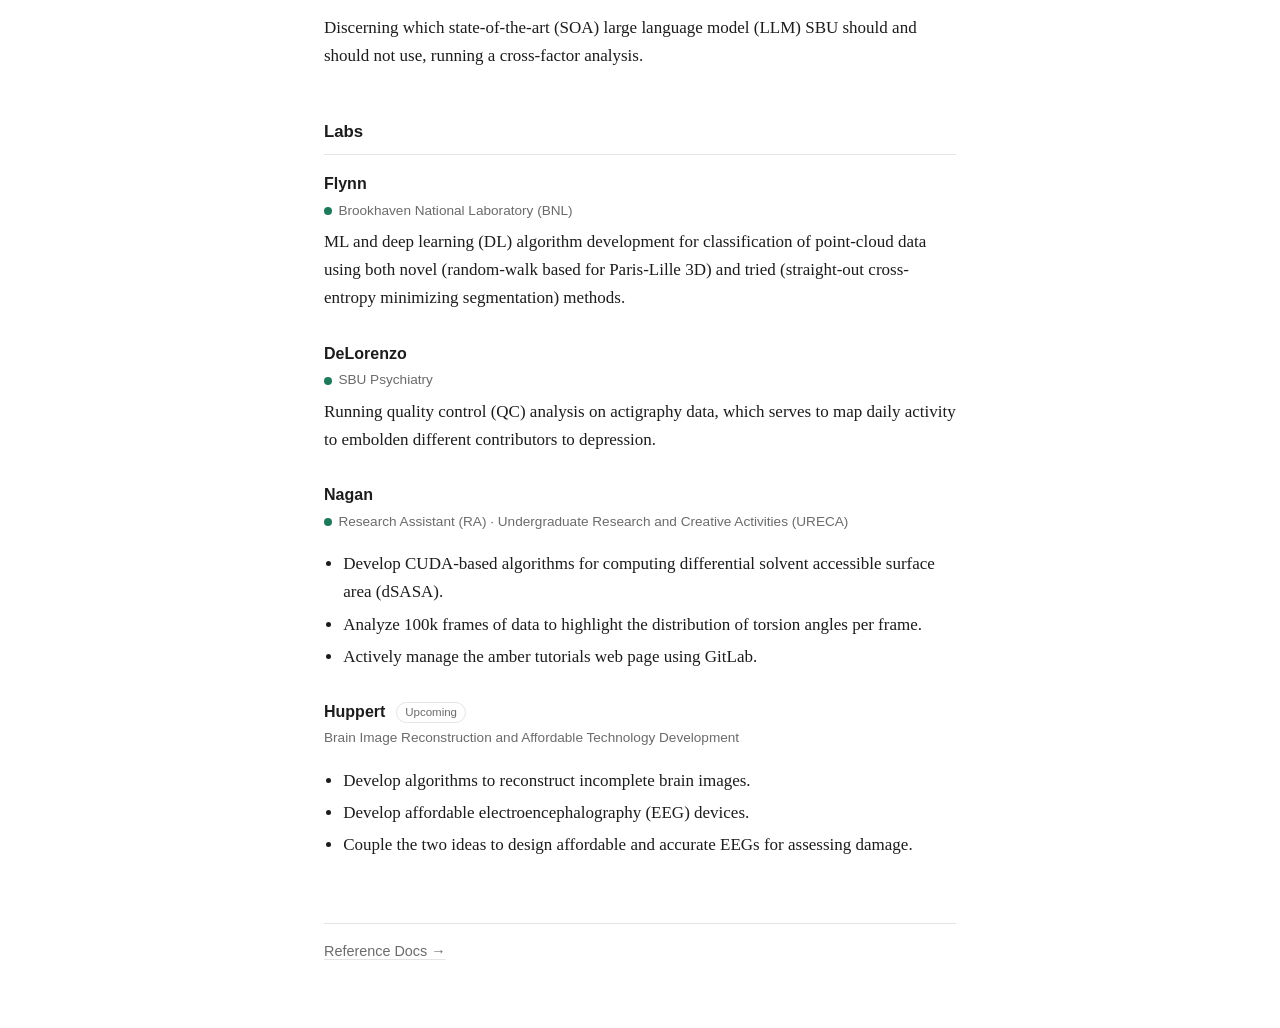
==== commit 3dcdac80: "remove logic and probability section" ====
--- a/index.html
+++ b/index.html
@@ -8,7 +8,7 @@
 </head>
 <body>
 
-<nav class="side"><a href="#research">Research</a><a href="prob.html">Logic and Probability</a><a href="#passions">Passions</a><a href="#work">Work</a><a href="#labs">Labs</a><a href="ref.html">Reference Docs</a></nav>
+<nav class="side"><a href="#research">Research</a><a href="#passions">Passions</a><a href="#work">Work</a><a href="#labs">Labs</a><a href="ref.html">Reference Docs</a></nav>
 
 <header>
   <h1>Jack Simon</h1>
@@ -118,4 +118,4 @@
 <footer><a href="ref.html">Reference Docs &rarr;</a></footer>
 
 </body>
-</html>+</html>
